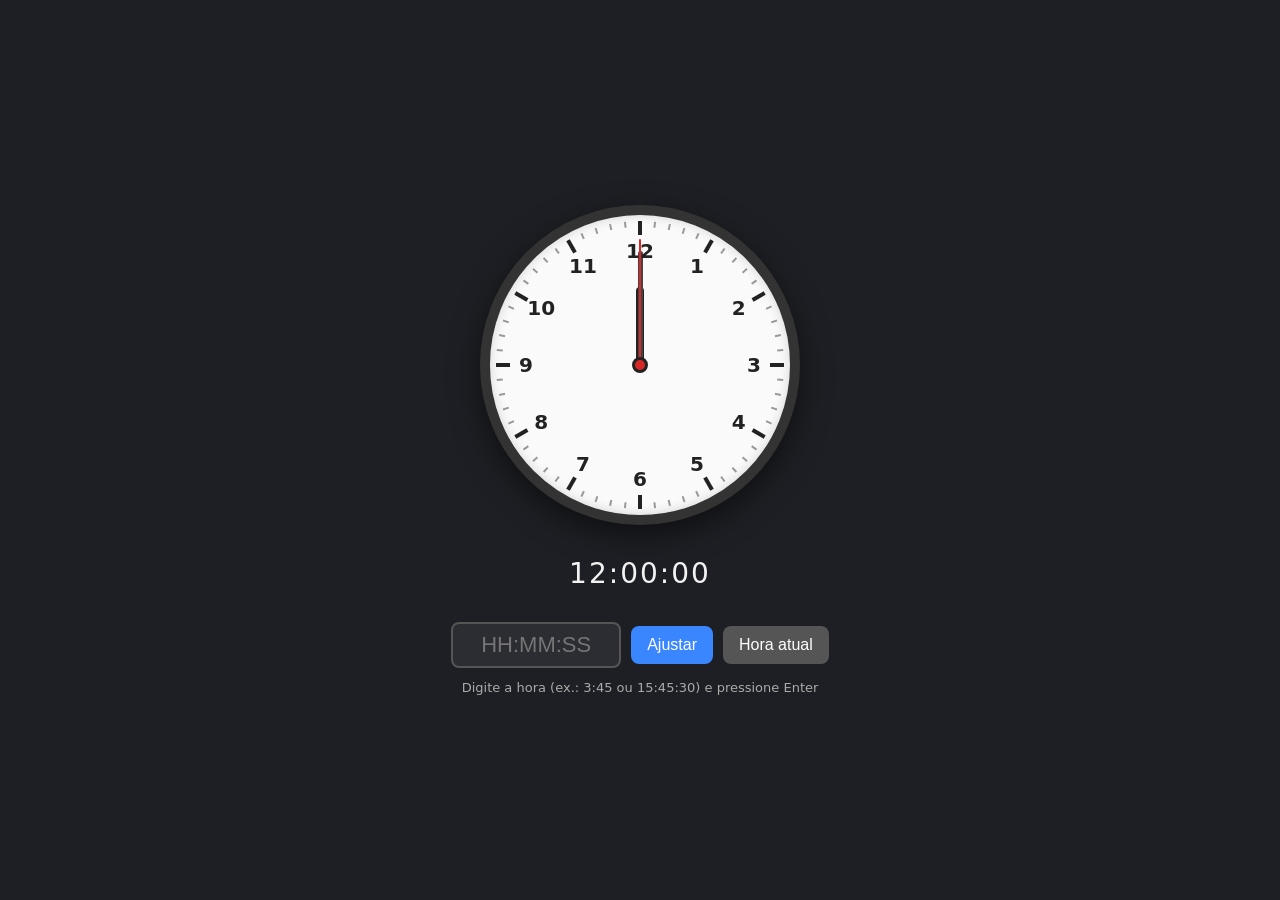
==== relogio.html @ 6724cb08 "Adiciona relógio analógico controlado por horário digitado Co-Authored-By: Claude Opus 5.5 <noreply@" ====
<!DOCTYPE html>
<html lang="pt-BR">
<head>
<meta charset="UTF-8">
<meta name="viewport" content="width=device-width, initial-scale=1.0">
<title>Relógio Analógico</title>
<style>
  * { box-sizing: border-box; }
  body {
    margin: 0;
    min-height: 100vh;
    display: flex;
    flex-direction: column;
    align-items: center;
    justify-content: center;
    gap: 32px;
    font-family: system-ui, -apple-system, "Segoe UI", Roboto, sans-serif;
    background: #1e1f24;
    color: #f2f2f2;
    padding: 16px;
  }

  .relogio {
    position: relative;
    width: min(320px, 85vw);
    aspect-ratio: 1;
    border-radius: 50%;
    background: #fafafa;
    border: 10px solid #333;
    box-shadow: 0 10px 30px rgba(0,0,0,.5), inset 0 0 12px rgba(0,0,0,.15);
  }

  /* Marcas dos minutos/horas */
  .marca {
    position: absolute;
    left: 50%;
    top: 0;
    width: 2px;
    height: 50%;
    margin-left: -1px;
    transform-origin: bottom center;
  }
  .marca::before {
    content: "";
    position: absolute;
    top: 6px;
    left: 0;
    width: 100%;
    height: 6px;
    background: #999;
  }
  .marca.hora { width: 4px; margin-left: -2px; }
  .marca.hora::before { height: 14px; background: #222; }

  .numero {
    position: absolute;
    width: 30px;
    height: 30px;
    margin: -15px 0 0 -15px;
    text-align: center;
    line-height: 30px;
    font-size: clamp(14px, 5vw, 20px);
    font-weight: 700;
    color: #222;
  }

  /* Ponteiros */
  .ponteiro {
    position: absolute;
    left: 50%;
    bottom: 50%;
    transform-origin: bottom center;
    border-radius: 4px;
    transition: transform 0.8s cubic-bezier(.4, 1.6, .5, 1);
  }
  .ponteiro.hora    { width: 8px; height: 26%; margin-left: -4px; background: #222; }
  .ponteiro.minuto  { width: 5px; height: 38%; margin-left: -2.5px; background: #444; }
  .ponteiro.segundo { width: 2px; height: 42%; margin-left: -1px; background: #d62828; }

  .centro {
    position: absolute;
    left: 50%;
    top: 50%;
    width: 16px;
    height: 16px;
    margin: -8px 0 0 -8px;
    border-radius: 50%;
    background: #d62828;
    border: 3px solid #222;
    z-index: 5;
  }

  .controles {
    display: flex;
    flex-wrap: wrap;
    gap: 10px;
    justify-content: center;
    align-items: center;
  }
  .controles input {
    font-size: 22px;
    padding: 8px 12px;
    border-radius: 8px;
    border: 2px solid #555;
    background: #2b2d33;
    color: #fff;
    width: 170px;
    text-align: center;
  }
  .controles input.erro { border-color: #d62828; }
  .controles button {
    font-size: 16px;
    padding: 10px 16px;
    border-radius: 8px;
    border: none;
    background: #3a86ff;
    color: #fff;
    cursor: pointer;
  }
  .controles button.secundario { background: #555; }
  .controles button:hover { filter: brightness(1.1); }

  .digital { font-size: 28px; letter-spacing: 2px; font-variant-numeric: tabular-nums; }
  .ajuda { font-size: 13px; color: #aaa; margin-top: -20px; }
</style>
</head>
<body>

  <div class="relogio" id="relogio">
    <div class="ponteiro hora" id="pHora"></div>
    <div class="ponteiro minuto" id="pMinuto"></div>
    <div class="ponteiro segundo" id="pSegundo"></div>
    <div class="centro"></div>
  </div>

  <div class="digital" id="digital">12:00:00</div>

  <div class="controles">
    <input type="text" id="entrada" placeholder="HH:MM:SS" maxlength="8" autocomplete="off">
    <button id="btnAjustar">Ajustar</button>
    <button id="btnAgora" class="secundario">Hora atual</button>
  </div>
  <div class="ajuda">Digite a hora (ex.: 3:45 ou 15:45:30) e pressione Enter</div>

<script>
  const relogio  = document.getElementById('relogio');
  const pHora    = document.getElementById('pHora');
  const pMinuto  = document.getElementById('pMinuto');
  const pSegundo = document.getElementById('pSegundo');
  const digital  = document.getElementById('digital');
  const entrada  = document.getElementById('entrada');

  // ---- Monta marcas e números do mostrador ----
  for (let i = 0; i < 60; i++) {
    const m = document.createElement('div');
    m.className = 'marca' + (i % 5 === 0 ? ' hora' : '');
    m.style.transform = `rotate(${i * 6}deg)`;
    relogio.appendChild(m);
  }
  for (let n = 1; n <= 12; n++) {
    const el = document.createElement('div');
    el.className = 'numero';
    el.textContent = n;
    const ang = n * 30 * Math.PI / 180;
    el.style.left = (50 + 38 * Math.sin(ang)) + '%';
    el.style.top  = (50 - 38 * Math.cos(ang)) + '%';
    relogio.appendChild(el);
  }

  // Guarda o ângulo atual de cada ponteiro para girar sempre pelo caminho
  // mais curto (evita o ponteiro dar uma volta inteira ao contrário).
  const angulos = { hora: 0, minuto: 0, segundo: 0 };

  function girar(el, chave, alvo) {
    const atual = angulos[chave];
    let diff = ((alvo - atual) % 360 + 540) % 360 - 180; // entre -180 e 180
    angulos[chave] = atual + diff;
    el.style.transform = `rotate(${angulos[chave]}deg)`;
  }

  function ajustarPonteiros(h, m, s) {
    const angSeg  = s * 6;
    const angMin  = m * 6 + s * 0.1;
    const angHora = (h % 12) * 30 + m * 0.5 + s * (0.5 / 60);

    girar(pHora, 'hora', angHora);
    girar(pMinuto, 'minuto', angMin);
    girar(pSegundo, 'segundo', angSeg);

    const pad = v => String(v).padStart(2, '0');
    digital.textContent = `${pad(h)}:${pad(m)}:${pad(s)}`;
  }

  // Aceita "H", "HH:MM", "HH:MM:SS", "HHMM", "HHMMSS" etc.
  function lerHorario(texto) {
    texto = texto.trim();
    let partes;
    if (texto.includes(':')) {
      partes = texto.split(':');
    } else if (/^\d+$/.test(texto)) {
      if (texto.length <= 2) partes = [texto];
      else if (texto.length <= 4) partes = [texto.slice(0, -2), texto.slice(-2)];
      else partes = [texto.slice(0, -4), texto.slice(-4, -2), texto.slice(-2)];
    } else {
      return null;
    }
    if (partes.length > 3 || partes.some(p => !/^\d{1,2}$/.test(p))) return null;

    const [h, m = 0, s = 0] = partes.map(Number);
    if (h > 23 || m > 59 || s > 59) return null;
    return { h, m, s };
  }

  function aplicarEntrada() {
    const t = lerHorario(entrada.value);
    if (!t) {
      entrada.classList.add('erro');
      return;
    }
    entrada.classList.remove('erro');
    ajustarPonteiros(t.h, t.m, t.s);
  }

  // Atualiza enquanto digita (quando o valor for válido) e ao pressionar Enter
  entrada.addEventListener('input', () => {
    entrada.classList.remove('erro');
    const t = lerHorario(entrada.value);
    if (t) ajustarPonteiros(t.h, t.m, t.s);
  });
  entrada.addEventListener('keydown', e => {
    if (e.key === 'Enter') aplicarEntrada();
  });
  document.getElementById('btnAjustar').addEventListener('click', aplicarEntrada);
  document.getElementById('btnAgora').addEventListener('click', () => {
    const d = new Date();
    entrada.value = '';
    entrada.classList.remove('erro');
    ajustarPonteiros(d.getHours(), d.getMinutes(), d.getSeconds());
  });

  // Posição inicial: 12:00:00
  ajustarPonteiros(12, 0, 0);
</script>
</body>
</html>
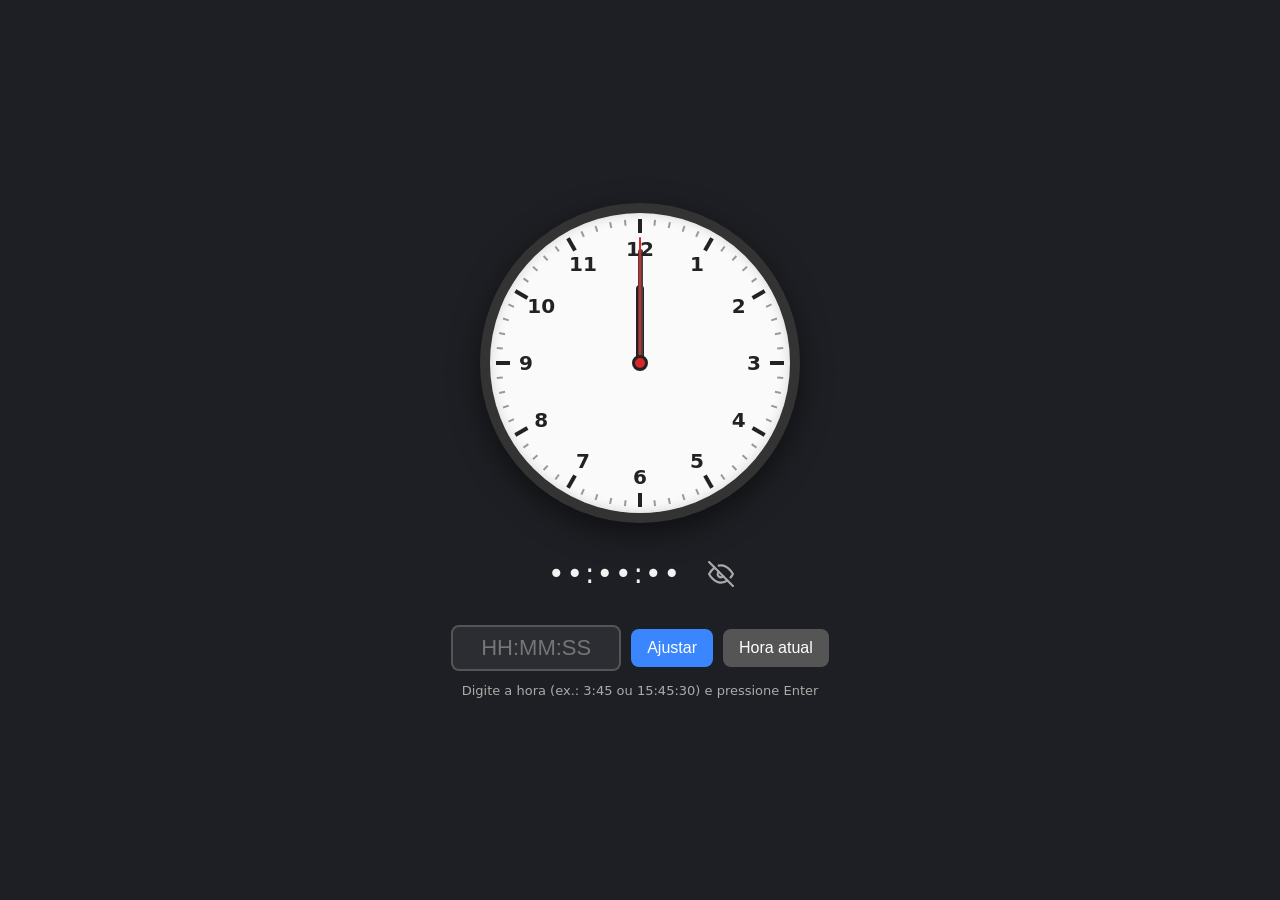
==== commit b8fcfe4d: "Oculta hora digital com botão de olho para mostrar/esconder Co-Authored-By: Claude Opus 5.5 <noreply" ====
--- a/relogio.html
+++ b/relogio.html
@@ -120,7 +120,19 @@
   .controles button.secundario { background: #555; }
   .controles button:hover { filter: brightness(1.1); }
 
-  .digital { font-size: 28px; letter-spacing: 2px; font-variant-numeric: tabular-nums; }
+  .linha-digital { display: flex; align-items: center; gap: 12px; }
+  .digital { font-size: 28px; letter-spacing: 2px; font-variant-numeric: tabular-nums; min-width: 150px; text-align: center; }
+  .olho {
+    background: none;
+    border: none;
+    padding: 6px;
+    cursor: pointer;
+    color: #aaa;
+    display: flex;
+    border-radius: 8px;
+  }
+  .olho:hover { color: #fff; background: #2b2d33; }
+  .olho svg { width: 26px; height: 26px; }
   .ajuda { font-size: 13px; color: #aaa; margin-top: -20px; }
 </style>
 </head>
@@ -133,7 +145,10 @@
     <div class="centro"></div>
   </div>
 
-  <div class="digital" id="digital">12:00:00</div>
+  <div class="linha-digital">
+    <div class="digital" id="digital">••:••:••</div>
+    <button class="olho" id="btnOlho" type="button" aria-label="Mostrar hora" title="Mostrar hora"></button>
+  </div>
 
   <div class="controles">
     <input type="text" id="entrada" placeholder="HH:MM:SS" maxlength="8" autocomplete="off">
@@ -188,8 +203,29 @@
     girar(pSegundo, 'segundo', angSeg);
 
     const pad = v => String(v).padStart(2, '0');
-    digital.textContent = `${pad(h)}:${pad(m)}:${pad(s)}`;
-  }
+    horaTexto = `${pad(h)}:${pad(m)}:${pad(s)}`;
+    atualizarDigital();
+  }
+
+  // ---- Olhinho: mostra/oculta a hora digital (começa oculta) ----
+  const btnOlho = document.getElementById('btnOlho');
+  const ICONE_ABERTO = '<svg viewBox="0 0 24 24" fill="none" stroke="currentColor" stroke-width="2" stroke-linecap="round" stroke-linejoin="round"><path d="M1 12s4-8 11-8 11 8 11 8-4 8-11 8-11-8-11-8z"/><circle cx="12" cy="12" r="3"/></svg>';
+  const ICONE_FECHADO = '<svg viewBox="0 0 24 24" fill="none" stroke="currentColor" stroke-width="2" stroke-linecap="round" stroke-linejoin="round"><path d="M17.94 17.94A10.07 10.07 0 0 1 12 20c-7 0-11-8-11-8a18.45 18.45 0 0 1 5.06-5.94"/><path d="M9.9 4.24A9.12 9.12 0 0 1 12 4c7 0 11 8 11 8a18.5 18.5 0 0 1-2.16 3.19"/><path d="M14.12 14.12a3 3 0 1 1-4.24-4.24"/><line x1="1" y1="1" x2="23" y2="23"/></svg>';
+  let horaTexto = '12:00:00';
+  let horaVisivel = false;
+
+  function atualizarDigital() {
+    digital.textContent = horaVisivel ? horaTexto : '••:••:••';
+    btnOlho.innerHTML = horaVisivel ? ICONE_ABERTO : ICONE_FECHADO;
+    const rotulo = horaVisivel ? 'Ocultar hora' : 'Mostrar hora';
+    btnOlho.setAttribute('aria-label', rotulo);
+    btnOlho.title = rotulo;
+  }
+
+  btnOlho.addEventListener('click', () => {
+    horaVisivel = !horaVisivel;
+    atualizarDigital();
+  });
 
   // Aceita "H", "HH:MM", "HH:MM:SS", "HHMM", "HHMMSS" etc.
   function lerHorario(texto) {
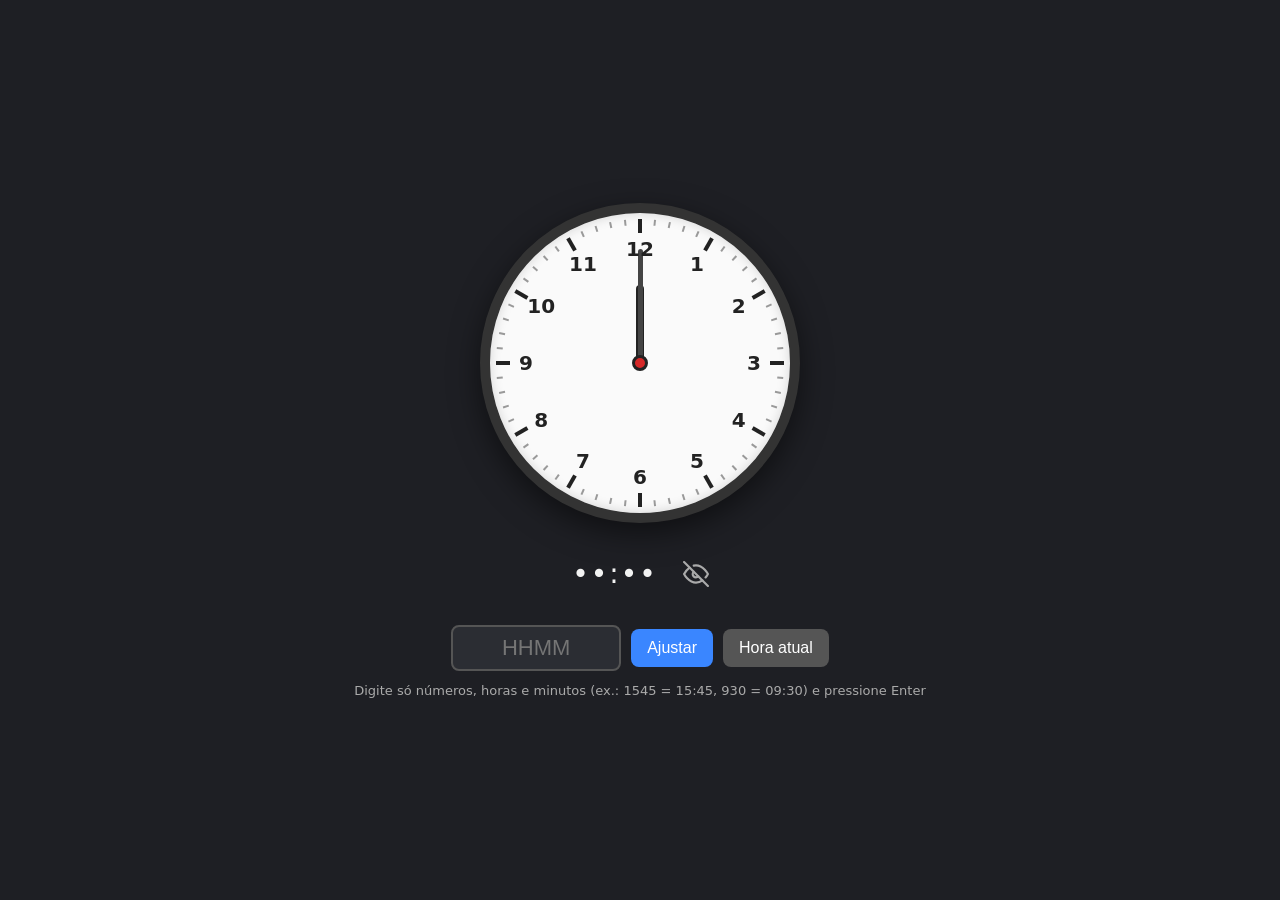
==== commit a4bdf823: "Entrada só com números, apenas horas e minutos Co-Authored-By: Claude Opus 5.5 <noreply@anthropic.co" ====
--- a/relogio.html
+++ b/relogio.html
@@ -75,7 +75,6 @@
   }
   .ponteiro.hora    { width: 8px; height: 26%; margin-left: -4px; background: #222; }
   .ponteiro.minuto  { width: 5px; height: 38%; margin-left: -2.5px; background: #444; }
-  .ponteiro.segundo { width: 2px; height: 42%; margin-left: -1px; background: #d62828; }
 
   .centro {
     position: absolute;
@@ -121,7 +120,7 @@
   .controles button:hover { filter: brightness(1.1); }
 
   .linha-digital { display: flex; align-items: center; gap: 12px; }
-  .digital { font-size: 28px; letter-spacing: 2px; font-variant-numeric: tabular-nums; min-width: 150px; text-align: center; }
+  .digital { font-size: 28px; letter-spacing: 2px; font-variant-numeric: tabular-nums; min-width: 100px; text-align: center; }
   .olho {
     background: none;
     border: none;
@@ -141,27 +140,25 @@
   <div class="relogio" id="relogio">
     <div class="ponteiro hora" id="pHora"></div>
     <div class="ponteiro minuto" id="pMinuto"></div>
-    <div class="ponteiro segundo" id="pSegundo"></div>
     <div class="centro"></div>
   </div>
 
   <div class="linha-digital">
-    <div class="digital" id="digital">••:••:••</div>
+    <div class="digital" id="digital">••:••</div>
     <button class="olho" id="btnOlho" type="button" aria-label="Mostrar hora" title="Mostrar hora"></button>
   </div>
 
   <div class="controles">
-    <input type="text" id="entrada" placeholder="HH:MM:SS" maxlength="8" autocomplete="off">
+    <input type="text" id="entrada" placeholder="HHMM" maxlength="4" inputmode="numeric" pattern="[0-9]*" autocomplete="off">
     <button id="btnAjustar">Ajustar</button>
     <button id="btnAgora" class="secundario">Hora atual</button>
   </div>
-  <div class="ajuda">Digite a hora (ex.: 3:45 ou 15:45:30) e pressione Enter</div>
+  <div class="ajuda">Digite só números, horas e minutos (ex.: 1545 = 15:45, 930 = 09:30) e pressione Enter</div>
 
 <script>
   const relogio  = document.getElementById('relogio');
   const pHora    = document.getElementById('pHora');
   const pMinuto  = document.getElementById('pMinuto');
-  const pSegundo = document.getElementById('pSegundo');
   const digital  = document.getElementById('digital');
   const entrada  = document.getElementById('entrada');
 
@@ -184,7 +181,7 @@
 
   // Guarda o ângulo atual de cada ponteiro para girar sempre pelo caminho
   // mais curto (evita o ponteiro dar uma volta inteira ao contrário).
-  const angulos = { hora: 0, minuto: 0, segundo: 0 };
+  const angulos = { hora: 0, minuto: 0 };
 
   function girar(el, chave, alvo) {
     const atual = angulos[chave];
@@ -193,17 +190,15 @@
     el.style.transform = `rotate(${angulos[chave]}deg)`;
   }
 
-  function ajustarPonteiros(h, m, s) {
-    const angSeg  = s * 6;
-    const angMin  = m * 6 + s * 0.1;
-    const angHora = (h % 12) * 30 + m * 0.5 + s * (0.5 / 60);
+  function ajustarPonteiros(h, m) {
+    const angMin  = m * 6;
+    const angHora = (h % 12) * 30 + m * 0.5;
 
     girar(pHora, 'hora', angHora);
     girar(pMinuto, 'minuto', angMin);
-    girar(pSegundo, 'segundo', angSeg);
 
     const pad = v => String(v).padStart(2, '0');
-    horaTexto = `${pad(h)}:${pad(m)}:${pad(s)}`;
+    horaTexto = `${pad(h)}:${pad(m)}`;
     atualizarDigital();
   }
 
@@ -211,11 +206,11 @@
   const btnOlho = document.getElementById('btnOlho');
   const ICONE_ABERTO = '<svg viewBox="0 0 24 24" fill="none" stroke="currentColor" stroke-width="2" stroke-linecap="round" stroke-linejoin="round"><path d="M1 12s4-8 11-8 11 8 11 8-4 8-11 8-11-8-11-8z"/><circle cx="12" cy="12" r="3"/></svg>';
   const ICONE_FECHADO = '<svg viewBox="0 0 24 24" fill="none" stroke="currentColor" stroke-width="2" stroke-linecap="round" stroke-linejoin="round"><path d="M17.94 17.94A10.07 10.07 0 0 1 12 20c-7 0-11-8-11-8a18.45 18.45 0 0 1 5.06-5.94"/><path d="M9.9 4.24A9.12 9.12 0 0 1 12 4c7 0 11 8 11 8a18.5 18.5 0 0 1-2.16 3.19"/><path d="M14.12 14.12a3 3 0 1 1-4.24-4.24"/><line x1="1" y1="1" x2="23" y2="23"/></svg>';
-  let horaTexto = '12:00:00';
+  let horaTexto = '12:00';
   let horaVisivel = false;
 
   function atualizarDigital() {
-    digital.textContent = horaVisivel ? horaTexto : '••:••:••';
+    digital.textContent = horaVisivel ? horaTexto : '••:••';
     btnOlho.innerHTML = horaVisivel ? ICONE_ABERTO : ICONE_FECHADO;
     const rotulo = horaVisivel ? 'Ocultar hora' : 'Mostrar hora';
     btnOlho.setAttribute('aria-label', rotulo);
@@ -227,24 +222,18 @@
     atualizarDigital();
   });
 
-  // Aceita "H", "HH:MM", "HH:MM:SS", "HHMM", "HHMMSS" etc.
+  // Só números, horas e minutos: "9" = 09:00, "930" = 09:30, "1545" = 15:45
   function lerHorario(texto) {
-    texto = texto.trim();
-    let partes;
-    if (texto.includes(':')) {
-      partes = texto.split(':');
-    } else if (/^\d+$/.test(texto)) {
-      if (texto.length <= 2) partes = [texto];
-      else if (texto.length <= 4) partes = [texto.slice(0, -2), texto.slice(-2)];
-      else partes = [texto.slice(0, -4), texto.slice(-4, -2), texto.slice(-2)];
+    if (!/^\d{1,4}$/.test(texto)) return null;
+    let h, m = 0;
+    if (texto.length <= 2) {
+      h = Number(texto);
     } else {
-      return null;
+      h = Number(texto.slice(0, -2));
+      m = Number(texto.slice(-2));
     }
-    if (partes.length > 3 || partes.some(p => !/^\d{1,2}$/.test(p))) return null;
-
-    const [h, m = 0, s = 0] = partes.map(Number);
-    if (h > 23 || m > 59 || s > 59) return null;
-    return { h, m, s };
+    if (h > 23 || m > 59) return null;
+    return { h, m };
   }
 
   function aplicarEntrada() {
@@ -254,14 +243,15 @@
       return;
     }
     entrada.classList.remove('erro');
-    ajustarPonteiros(t.h, t.m, t.s);
-  }
-
-  // Atualiza enquanto digita (quando o valor for válido) e ao pressionar Enter
+    ajustarPonteiros(t.h, t.m);
+    entrada.value = ''; // limpa o campo; a hora fica só no analógico e no digital
+    entrada.focus();
+  }
+
+  // Aceita só números: qualquer outro caractere é removido ao digitar
   entrada.addEventListener('input', () => {
     entrada.classList.remove('erro');
-    const t = lerHorario(entrada.value);
-    if (t) ajustarPonteiros(t.h, t.m, t.s);
+    entrada.value = entrada.value.replace(/\D/g, '').slice(0, 4);
   });
   entrada.addEventListener('keydown', e => {
     if (e.key === 'Enter') aplicarEntrada();
@@ -271,11 +261,11 @@
     const d = new Date();
     entrada.value = '';
     entrada.classList.remove('erro');
-    ajustarPonteiros(d.getHours(), d.getMinutes(), d.getSeconds());
-  });
-
-  // Posição inicial: 12:00:00
-  ajustarPonteiros(12, 0, 0);
+    ajustarPonteiros(d.getHours(), d.getMinutes());
+  });
+
+  // Posição inicial: 12:00
+  ajustarPonteiros(12, 0);
 </script>
 </body>
 </html>
